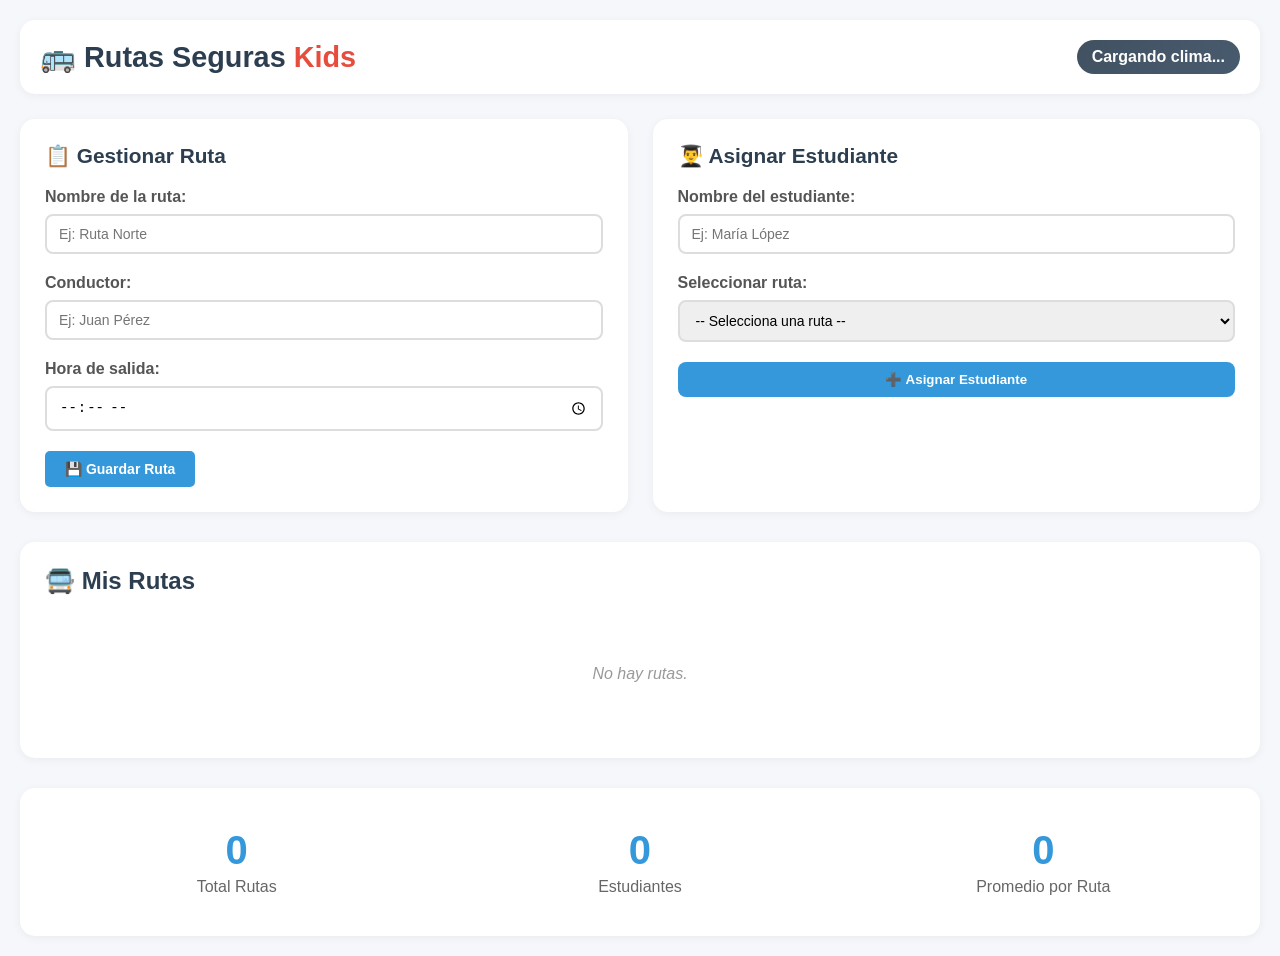
==== frontend/index.html @ d6ef8213 "Renombrado archivos y agregando README.md" ====
<!DOCTYPE html>
<html lang="es">

<head>
  <meta charset="UTF-8">
  <meta name="viewport" content="width=device-width, initial-scale=1.0">
  <title>Rutas Seguras Kids</title>
  <link rel="stylesheet" href="styles.css">
</head>

<body>

  <!-- ========== CONTENEDOR PRINCIPAL ========== -->
  <div class="contenedor">

    <!-- ========== HEADER ========== -->
    <div class="header">
      <div class="logo">
        <h1>🚌 Rutas Seguras <span>Kids</span></h1>
      </div>
      <div class="clima" id="clima">
        <span>Cargando clima...</span>
      </div>
    </div>

    <!-- ========== FORMULARIOS ========== -->
    <div class="formularios">

      <!-- FORMULARIO 1: Gestionar Ruta -->
      <div class="tarjeta">
        <h2>📋 Gestionar Ruta</h2>
        <form id="formRuta">

          <div id="contenedor-input-ruta" class="campo">
            <label>Nombre de la ruta:</label>
            <input type="text" id="nombreRuta" placeholder="Ej: Ruta Norte">

          </div>

          <div id="contenedor-input-conductor" class="campo">
            <label>Conductor:</label>
            <input type="text" id="conductor" placeholder="Ej: Juan Pérez">
          </div>

          <div id="contenedor-hora-salida" class="campo">
            <label>Hora de salida:</label>
            <input type="time" id="horaSalida">
          </div>

          <div class="grupo-botones">
            <button type="submit" class="btn-guardar">💾 Guardar Ruta</button>
            <button type="button" id="cancelarBtn" style="display: none;">Cancelar Edición</button>
          </div>
        </form>
      </div>

      <!-- FORMULARIO 2: Asignar Estudiante -->
      <div class="tarjeta">
        <h2>👨‍🎓 Asignar Estudiante</h2>
        <form id="formEstudiante">
          <div class="campo">
            <label>Nombre del estudiante:</label>
            <input type="text" id="nombreEstudiante" placeholder="Ej: María López">
          </div>

          <div class="campo">
            <label>Seleccionar ruta:</label>
            <select id="selectRuta">
              <option value="">-- Selecciona una ruta --</option>
            </select>
          </div>

          <button type="submit" class="btn-asignar">➕ Asignar Estudiante</button>
        </form>
      </div>
    </div>

    <!-- ========== LISTA DE RUTAS ========== -->
    <div class="seccion-rutas">
      <h2>🚍 Mis Rutas</h2>

      <div id="contenedorRutas" class="lista-rutas">
        <div class="mensaje-vacio"> No hay rutas.</div>

      </div>
    </div>

    <!-- ========== ESTADÍSTICAS ========== -->
    <div class="estadisticas">
      <div class="caja-estadistica">
        <div class="numero" id="totalRutas">0</div>
        <div class="texto">Total Rutas</div>
      </div>
      <div class="caja-estadistica">
        <div class="numero" id="totalEstudiantes">0</div>
        <div class="texto">Estudiantes</div>
      </div>
      <div class="caja-estadistica">
        <div class="numero" id="promedioRuta">0</div>
        <div class="texto">Promedio por Ruta</div>
      </div>
    </div>

  </div>

  <!-- Modal para editar ruta -->
  <div id="modalEditarRuta" class="modal" style="display: none;">
    <div class="modal-content">
      <div class="modal-header">
        <h2>✏️ Editar Ruta</h2>
        <span class="modal-close">&times;</span>
      </div>
      <div class="modal-body">
        <input type="hidden" id="modalEditandoId">

        <div class="modal-field">
          <label>Nombre de la ruta:</label>
          <input type="text" id="modalNombreRuta" placeholder="Ej: Ruta Norte">
        </div>

        <div class="modal-field">
          <label>Conductor:</label>
          <input type="text" id="modalConductor" placeholder="Ej: Juan Pérez">
        </div>

        <div class="modal-field">
          <label>Hora de salida:</label>
          <input type="time" id="modalHoraSalida">
        </div>
      </div>
      <div class="modal-footer">
        <button type="button" class="btn-cancelar" id="modalCancelarBtn">Cancelar</button>
        <button type="button" class="btn-guardar" id="modalGuardarBtn">Guardar Cambios</button>
      </div>
    </div>
  </div>

  <script src="/javaScript/app.js"></script>
</body>

</html>
---- frontend/styles.css ----
/* ========================================== */
/* ESTILOS PRINCIPALES - VERSIÓN CLARA       */
/* ========================================== */

/* Reset básico */
* {
    margin: 0;
    padding: 0;
    box-sizing: border-box;
}

body {
    font-family: 'Segoe UI', Tahoma, Geneva, Verdana, sans-serif;
    background: #f5f7fa;
    padding: 20px;
}

/* Contenedor principal */
.contenedor {
    max-width: 1300px;
    margin: 0 auto;
}

/* ========== HEADER ========== */
.header {
    background: white;
    padding: 20px;
    border-radius: 15px;
    display: flex;
    justify-content: space-between;
    align-items: center;
    margin-bottom: 25px;
    box-shadow: 0 2px 10px rgba(0,0,0,0.05);
}

.logo h1 {
    color: #2c3e50;
    font-size: 1.8rem;
}

.logo span {
    color: #e74c3c;
}

.clima {
    background: #3498db;
    color: white;
    padding: 10px 20px;
    border-radius: 50px;
    font-weight: bold;
}

/* ========== FORMULARIOS ========== */
.formularios {
    display: grid;
    grid-template-columns: 1fr 1fr;
    gap: 25px;
    margin-bottom: 30px;
}

.tarjeta {
    background: white;
    padding: 25px;
    border-radius: 15px;
    box-shadow: 0 2px 10px rgba(0,0,0,0.05);
}

.tarjeta h2 {
    color: #2c3e50;
    margin-bottom: 20px;
    font-size: 1.3rem;
}

.campo {
    margin-bottom: 15px;
}

.campo label {
    display: block;
    margin-bottom: 8px;
    font-weight: 600;
    color: #555;
}

.campo input,
.campo select {
    width: 100%;
    padding: 10px 12px;
    border: 2px solid #ddd;
    border-radius: 8px;
    font-size: 14px;
}

.campo input:focus,
.campo select:focus {
    outline: none;
    border-color: #3498db;
}

/* Botones */
.grupo-botones {
    display: flex;
    gap: 10px;
    margin-top: 10px;
}

button {
    padding: 10px 20px;
    border: none;
    border-radius: 8px;
    cursor: pointer;
    font-weight: bold;
    transition: all 0.3s;
}

.btn-guardar {
    background: #27ae60;
    color: white;
}

.btn-guardar:hover {
    background: #219a52;
}

.btn-asignar {
    background: #3498db;
    color: white;
    width: 100%;
}

.btn-asignar:hover {
    background: #2980b9;
}

.btn-cancelar {
    background: #e74c3c;
    color: white;
}

.btn-cancelar:hover {
    background: #c0392b;
}

/* Clase para ocultar elementos */
.oculto {
    display: none;
}

/* ========== SECCIÓN DE RUTAS ========== */
.seccion-rutas {
    background: white;
    padding: 25px;
    border-radius: 15px;
    margin-bottom: 30px;
    box-shadow: 0 2px 10px rgba(0,0,0,0.05);
}

.seccion-rutas h2 {
    color: #2c3e50;
    margin-bottom: 20px;
}

.lista-rutas {
    display: flex;
    flex-direction: column;
    gap: 15px;
}

.mensaje-vacio {
    text-align: center;
    padding: 50px;
    color: #999;
    font-style: italic;
}

/* ========== ESTADÍSTICAS ========== */
.estadisticas {
    background: white;
    padding: 25px;
    border-radius: 15px;
    display: grid;
    grid-template-columns: repeat(3, 1fr);
    gap: 20px;
    text-align: center;
    box-shadow: 0 2px 10px rgba(0,0,0,0.05);
}

.caja-estadistica {
    padding: 15px;
}

.numero {
    font-size: 2.5rem;
    font-weight: bold;
    color: #3498db;
}

.texto {
    color: #666;
    margin-top: 5px;
}

/* ========== ESTILOS PARA ERRORES ========== */
.campo {
    position: relative;
    margin-bottom: 20px;
}

/* Estilo para inputs con error */
.error-input {
    border: 2px solid #e74c3c !important;
    background-color: #fff5f5 !important;
    transition: all 0.3s ease;
}

/* Contenedor para las alertas */
#contenedor-input-ruta,
#contenedor-input-conductor,
#contenedor-hora-salida,
.contenedor-nombre-estudiante,
.contenedor-select-ruta {
    position: relative;
}

/* Estilo base de la alerta (invisible inicialmente) */
.toast-alerta {
    position: absolute;
    top: -30px;
    left: 0;
    background-color: #e74c3c;
    color: white;
    padding: 5px 12px;
    border-radius: 6px;
    font-size: 12px;
    font-weight: 500;
    z-index: 100;
    opacity: 0;
    visibility: hidden;
    transform: translateY(-10px);
    transition: all 0.3s cubic-bezier(0.68, -0.55, 0.265, 1.55);
    box-shadow: 0 2px 8px rgba(0,0,0,0.2);
    white-space: nowrap;
}

/* Flechita de la alerta */
.toast-alerta::before {
    content: '';
    position: absolute;
    bottom: -6px;
    left: 20px;
    width: 0;
    height: 0;
    border-left: 6px solid transparent;
    border-right: 6px solid transparent;
    border-top: 6px solid #e74c3c;
}

/* Clase para mostrar la alerta (con animación) */
.toast-alerta.mostrar {
    opacity: 1;
    visibility: visible;
    transform: translateY(0);
    animation: vibrar 0.5s ease;
}

/* Animación de vibración para el input con error */
@keyframes vibrar {
    0% { transform: translateX(0); }
    25% { transform: translateX(-5px); }
    50% { transform: translateX(5px); }
    75% { transform: translateX(-3px); }
    100% { transform: translateX(0); }
}

/* Animación de entrada de la alerta */
@keyframes slideInDown {
    from {
        opacity: 0;
        transform: translateY(-15px);
    }
    to {
        opacity: 1;
        transform: translateY(0);
    }
}

/* Versión responsiva */
@media (max-width: 768px) {
    .toast-alerta {
        position: relative;
        top: 0;
        margin-bottom: 8px;
        white-space: normal;
    }
    
    .toast-alerta::before {
        display: none;
    }
}

/* Estilos del Modal */
.modal {
    position: fixed;
    top: 0;
    left: 0;
    width: 100%;
    height: 100%;
    background-color: rgba(0, 0, 0, 0.5);
    z-index: 1000;
    display: flex;
    justify-content: center;
    align-items: center;
    animation: fadeIn 0.3s ease;
}

.modal-content {
    background-color: white;
    border-radius: 12px;
    width: 90%;
    max-width: 500px;
    box-shadow: 0 4px 20px rgba(0, 0, 0, 0.2);
    animation: slideIn 0.3s ease;
}

.modal-header {
    padding: 20px;
    border-bottom: 1px solid #eee;
    display: flex;
    justify-content: space-between;
    align-items: center;
}

.modal-header h2 {
    margin: 0;
    color: #2c3e50;
    font-size: 1.5rem;
}

.modal-close {
    font-size: 28px;
    font-weight: bold;
    cursor: pointer;
    color: #999;
    transition: color 0.2s;
}

.modal-close:hover {
    color: #e74c3c;
}

.modal-body {
    padding: 20px;
}

.modal-field {
    margin-bottom: 20px;
}

.modal-field label {
    display: block;
    margin-bottom: 8px;
    font-weight: bold;
    color: #2c3e50;
}

.modal-field input {
    width: 100%;
    padding: 10px;
    border: 1px solid #ddd;
    border-radius: 5px;
    font-size: 14px;
    transition: border-color 0.2s;
}

.modal-field input:focus {
    outline: none;
    border-color: #3498db;
}

.modal-footer {
    padding: 20px;
    border-top: 1px solid #eee;
    display: flex;
    justify-content: flex-end;
    gap: 10px;
}

.btn-guardar {
    background-color: #3498db;
    color: white;
    border: none;
    padding: 10px 20px;
    border-radius: 5px;
    cursor: pointer;
    font-size: 14px;
    transition: background-color 0.2s;
}

.btn-guardar:hover {
    background-color: #2980b9;
}

.btn-cancelar {
    background-color: #95a5a6;
    color: white;
    border: none;
    padding: 10px 20px;
    border-radius: 5px;
    cursor: pointer;
    font-size: 14px;
    transition: background-color 0.2s;
}

.btn-cancelar:hover {
    background-color: #7f8c8d;
}

/* ESTILOS DEL CLIMA */
.clima {
    display: flex;
    align-items: center;
    background: linear-gradient(135deg, rgba(44, 62, 80, 0.9), rgba(52, 73, 94, 0.9));
    padding: 8px 15px;
    border-radius: 50px;
    backdrop-filter: blur(5px);
    transition: all 0.3s ease;
}

.clima:hover {
    transform: scale(1.02);
    background: linear-gradient(135deg, rgba(44, 62, 80, 1), rgba(52, 73, 94, 1));
}

.clima-contenedor {
    display: flex;
    align-items: center;
    gap: 12px;
}

.clima-principal {
    display: flex;
    align-items: center;
    gap: 8px;
}

.clima-icono {
    width: 40px;
    height: 40px;
    filter: drop-shadow(0 2px 4px rgba(0,0,0,0.2));
}

.clima-icono-simulado {
    font-size: 40px;
}

.clima-temperatura {
    display: flex;
    align-items: flex-start;
    font-weight: bold;
}

.temp-valor {
    font-size: 24px;
    line-height: 1;
}

.temp-unidad {
    font-size: 14px;
    margin-top: 2px;
}

.clima-detalles {
    display: flex;
    flex-direction: column;
    font-size: 11px;
}

.clima-ciudad {
    font-weight: bold;
    font-size: 13px;
    color: #fff;
}

.clima-descripcion {
    text-transform: capitalize;
    font-size: 11px;
    opacity: 0.9;
}

.clima-extra {
    display: flex;
    gap: 8px;
    margin-top: 2px;
    font-size: 10px;
    opacity: 0.8;
}

.clima-humedad, .clima-viento, .clima-sensacion {
    display: inline-flex;
    align-items: center;
    gap: 2px;
}

.clima-cargando {
    font-size: 12px;
    opacity: 0.8;
}

.clima-aviso {
    font-size: 9px;
    color: #ff9800;
    margin-top: 2px;
}

.clima-nocturno {
    background: linear-gradient(135deg, rgba(25, 35, 50, 0.95), rgba(35, 45, 60, 0.95));
}

/* Responsive para clima */
@media (max-width: 768px) {
    .clima {
        padding: 5px 12px;
    }
    
    .clima-contenedor {
        gap: 8px;
    }
    
    .clima-icono {
        width: 30px;
        height: 30px;
    }
    
    .temp-valor {
        font-size: 18px;
    }
    
    .clima-ciudad {
        font-size: 11px;
    }
    
    .clima-extra {
        font-size: 9px;
        flex-wrap: wrap;
    }
}

@keyframes fadeIn {
    from {
        opacity: 0;
    }
    to {
        opacity: 1;
    }
}

@keyframes slideIn {
    from {
        transform: translateY(-50px);
        opacity: 0;
    }
    to {
        transform: translateY(0);
        opacity: 1;
    }
}

/* ========== RESPONSIVE ========== */

/* Breakpoint 1: Tablets (1024px) */
@media (max-width: 1024px) {
    .formularios {
        gap: 20px;
    }
    
    .contenedor {
        padding: 0 10px;
    }
}

/* Breakpoint 2: Tablets pequeñas (768px) */
@media (max-width: 768px) {
    .formularios {
        grid-template-columns: 1fr;
        gap: 20px;
    }
    
    .header {
        flex-direction: column;
        text-align: center;
        gap: 15px;
    }
    
    .estadisticas {
        grid-template-columns: 1fr;
        gap: 10px;
    }
    
    .grupo-botones {
        flex-direction: column;
    }
    
    button {
        width: 100%;
    }
}

/* Breakpoint 3: Móviles (480px) */
@media (max-width: 480px) {
    body {
        padding: 10px;
    }
    
    .logo h1 {
        font-size: 1.3rem;
    }
    
    .tarjeta {
        padding: 15px;
    }
    
    .clima {
        font-size: 12px;
        padding: 8px 15px;
    }
    
    .numero {
        font-size: 1.8rem;
    }
}
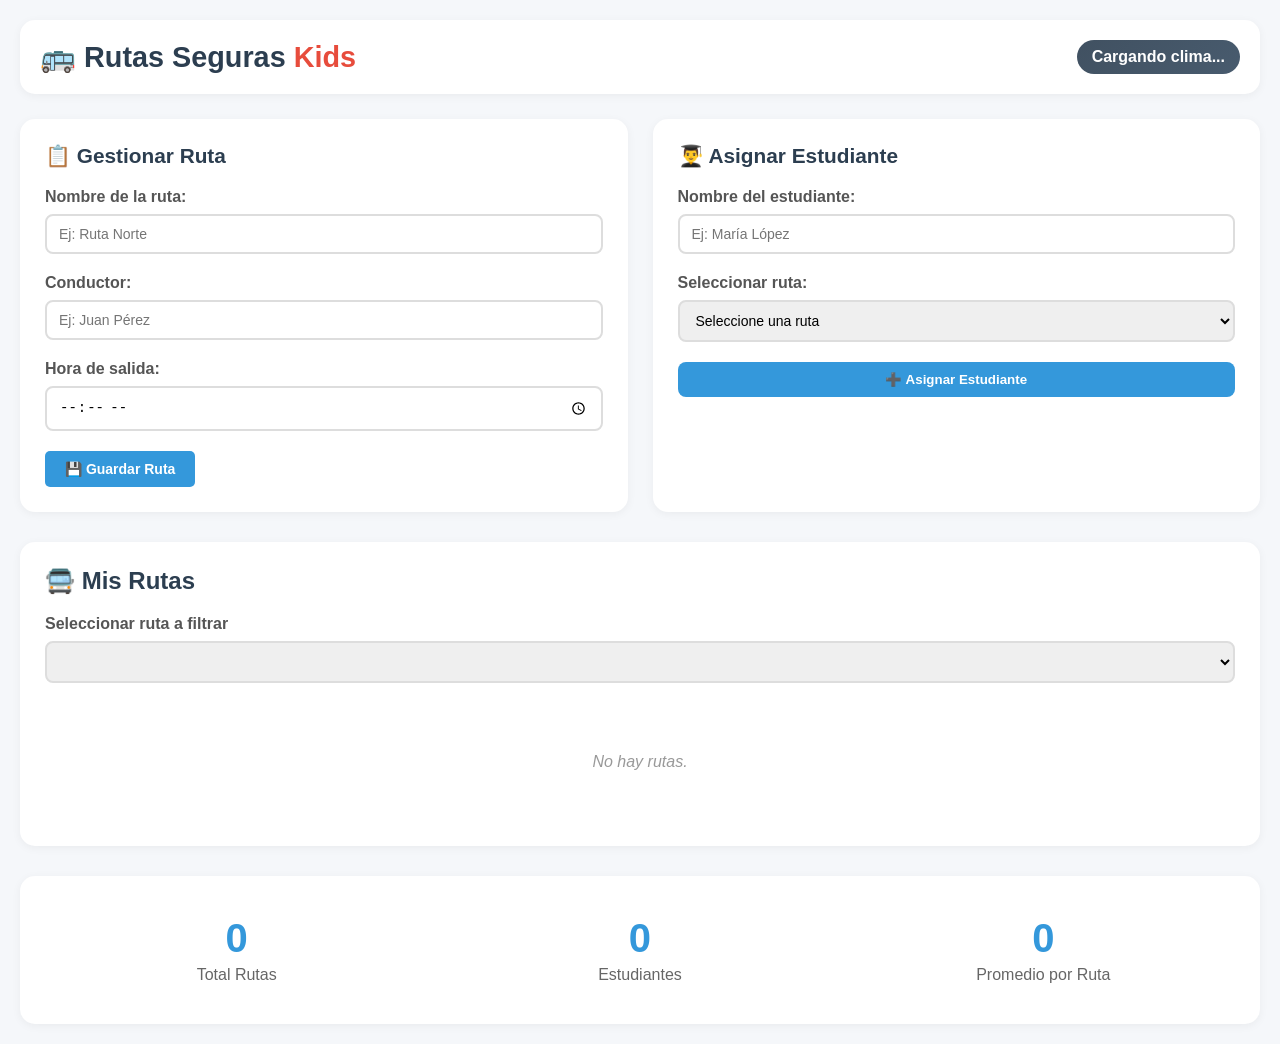
==== commit 540720a6: "EXAMEN" ====
--- a/frontend/index.html
+++ b/frontend/index.html
@@ -77,7 +77,18 @@
 
     <!-- ========== LISTA DE RUTAS ========== -->
     <div class="seccion-rutas">
-      <h2>🚍 Mis Rutas</h2>
+      <div class="campo">
+        <h2>🚍 Mis Rutas</h2>
+        <label>Seleccionar ruta a filtrar</label>
+
+        <select id="rutasFiltro">
+          <opcion value="Todos"> Todos</opcion>
+          <opcion value="Ruta Norte"> Ruta Norte</opcion>
+          <opcion value="Ruta Sur"> Ruta Sur</opcion>
+          <opcion value="Ruta Centro"> Ruta Centro</opcion>
+        </select>
+
+      </div>
 
       <div id="contenedorRutas" class="lista-rutas">
         <div class="mensaje-vacio"> No hay rutas.</div>
@@ -135,7 +146,7 @@
     </div>
   </div>
 
-  <script src="/javaScript/app.js"></script>
+  <script src="/js/app.js"></script>
 </body>
 
 </html>
--- a/frontend/styles.css
+++ b/frontend/styles.css
@@ -255,6 +255,8 @@
     border-top: 6px solid #e74c3c;
 }
 
+
+
 /* Clase para mostrar la alerta (con animación) */
 .toast-alerta.mostrar {
     opacity: 1;
